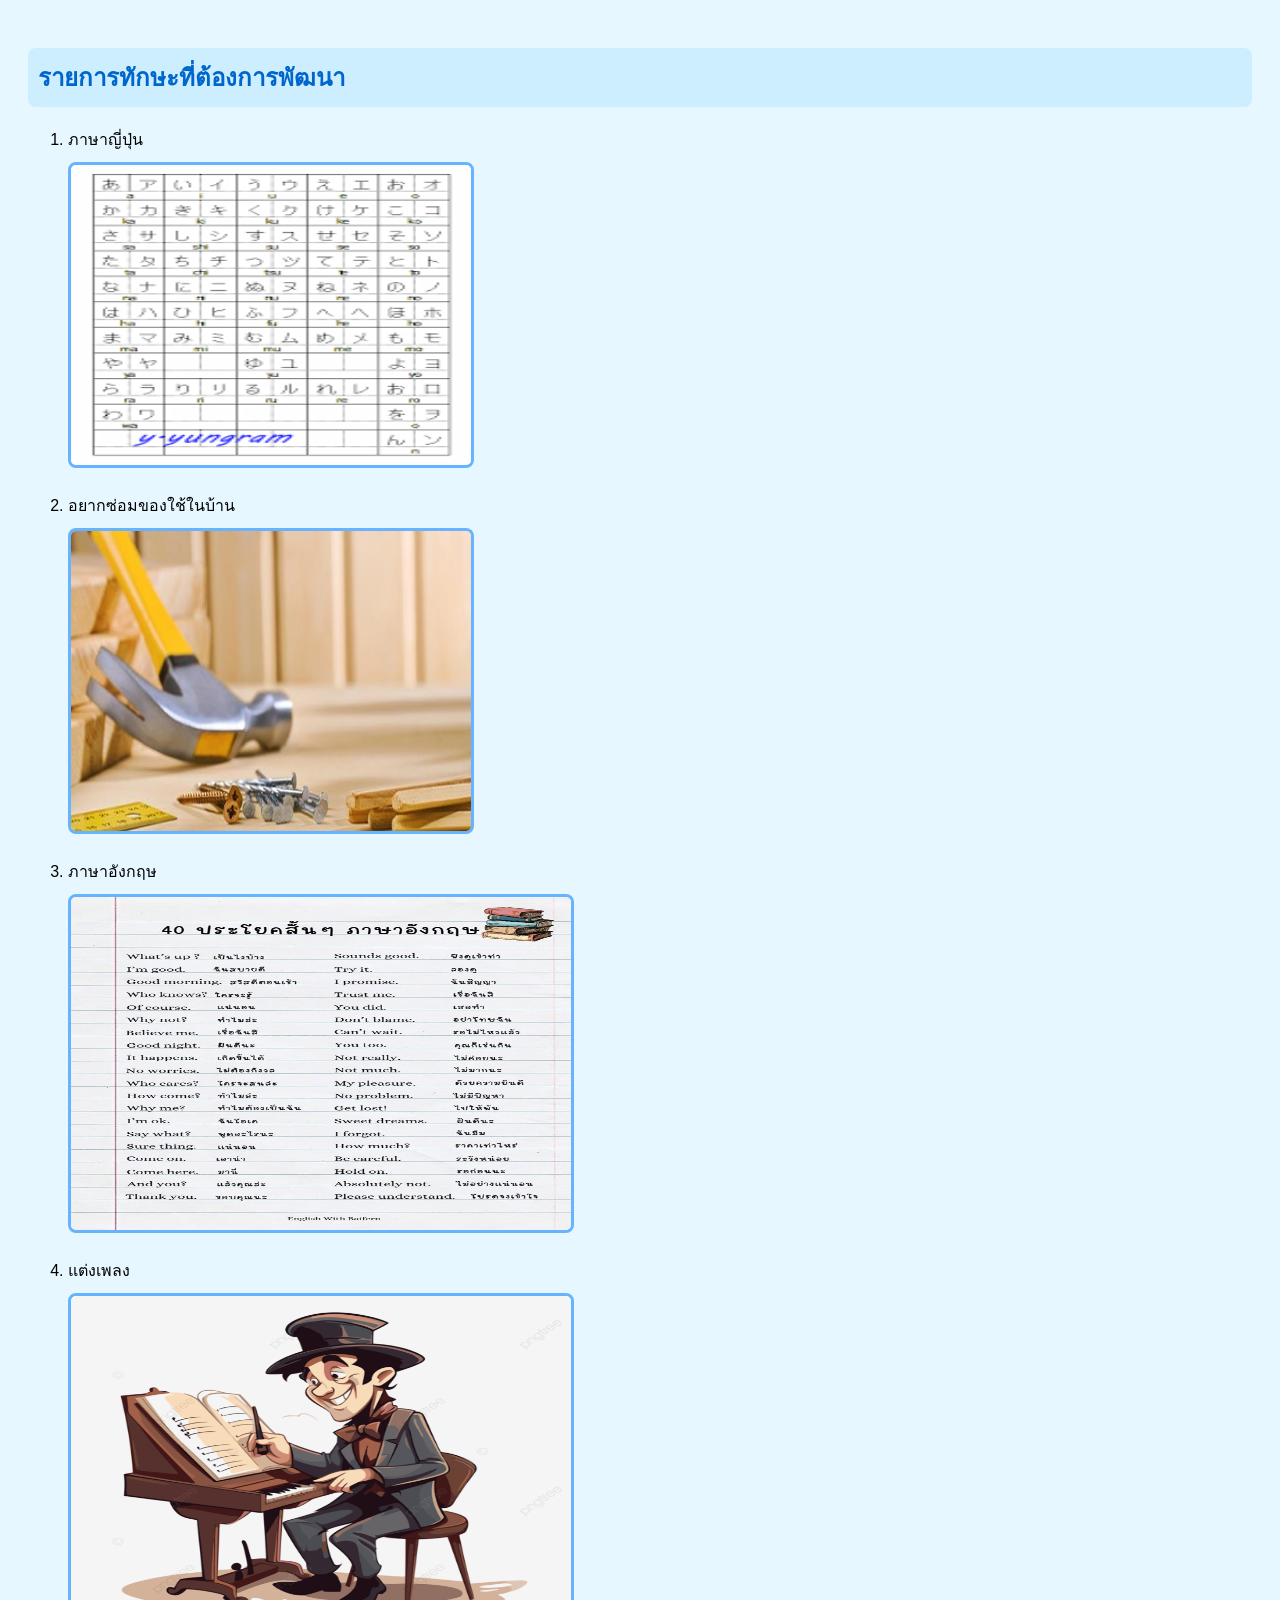
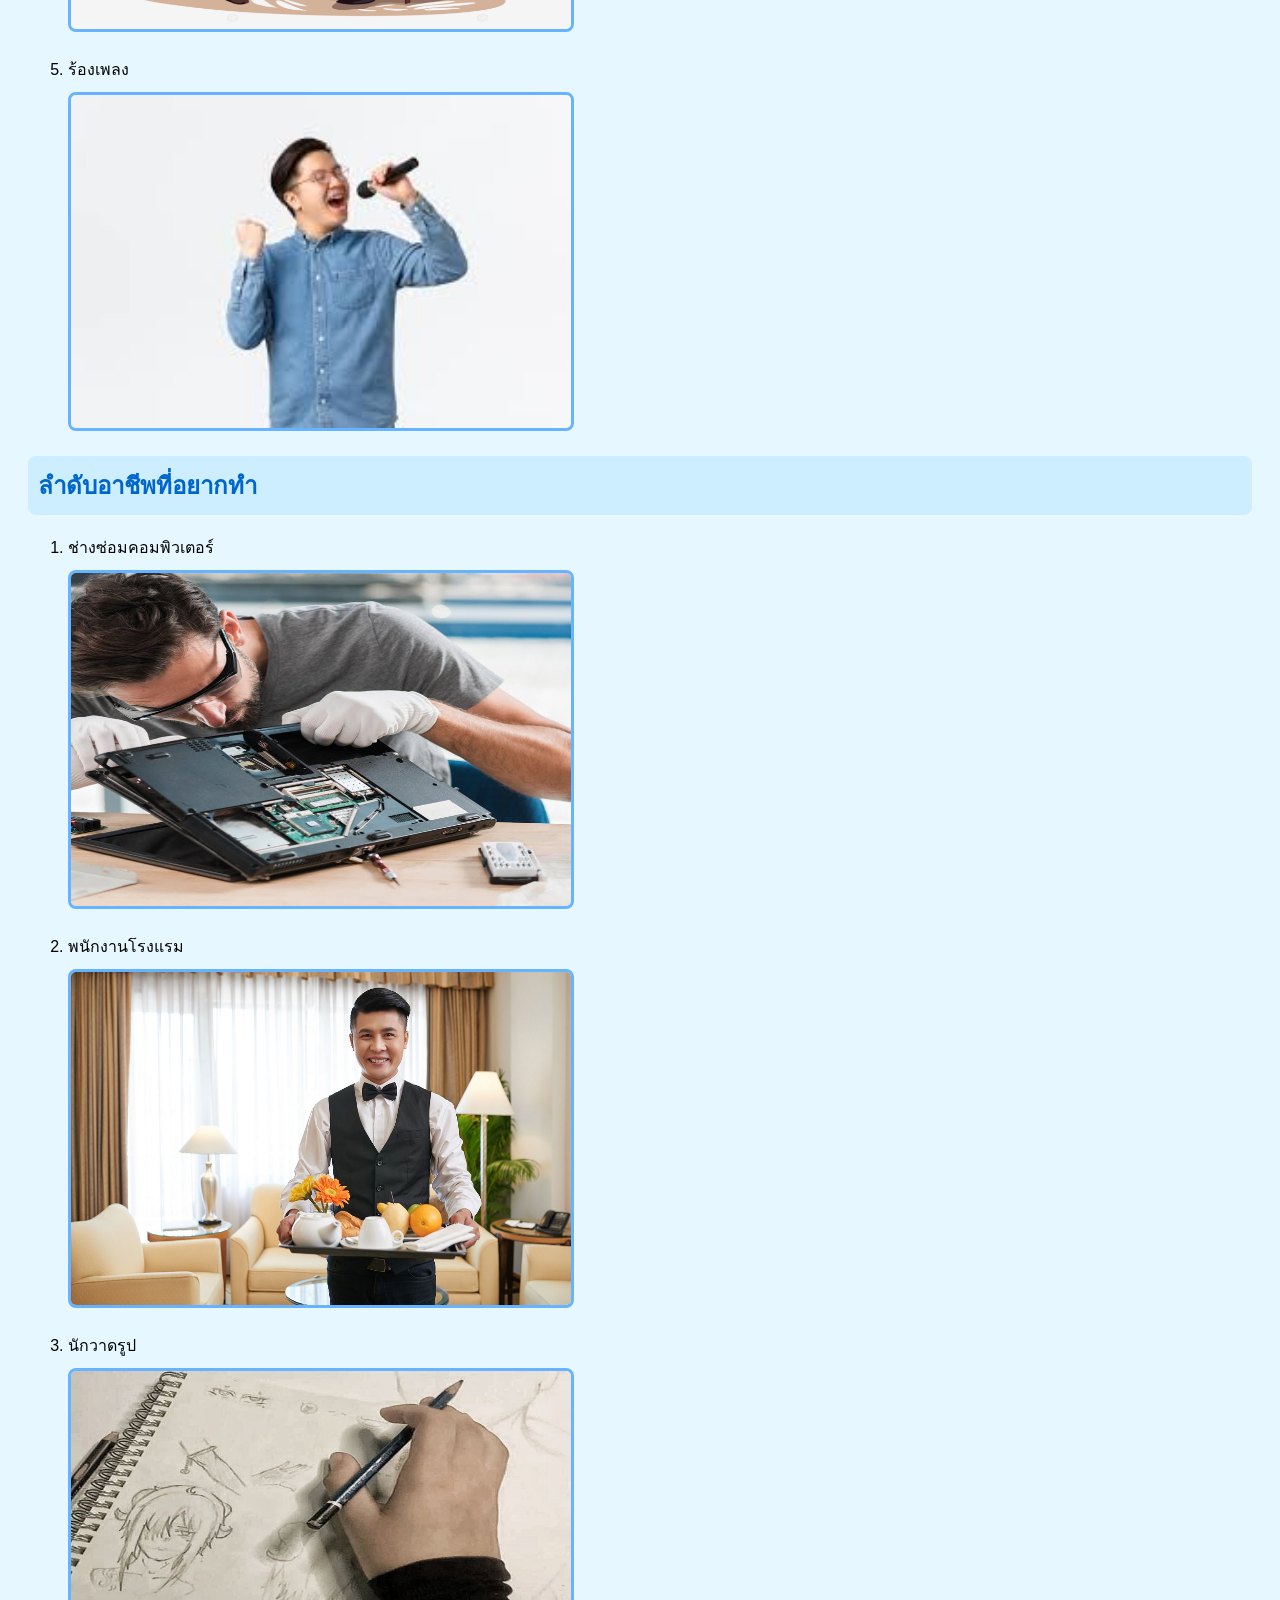
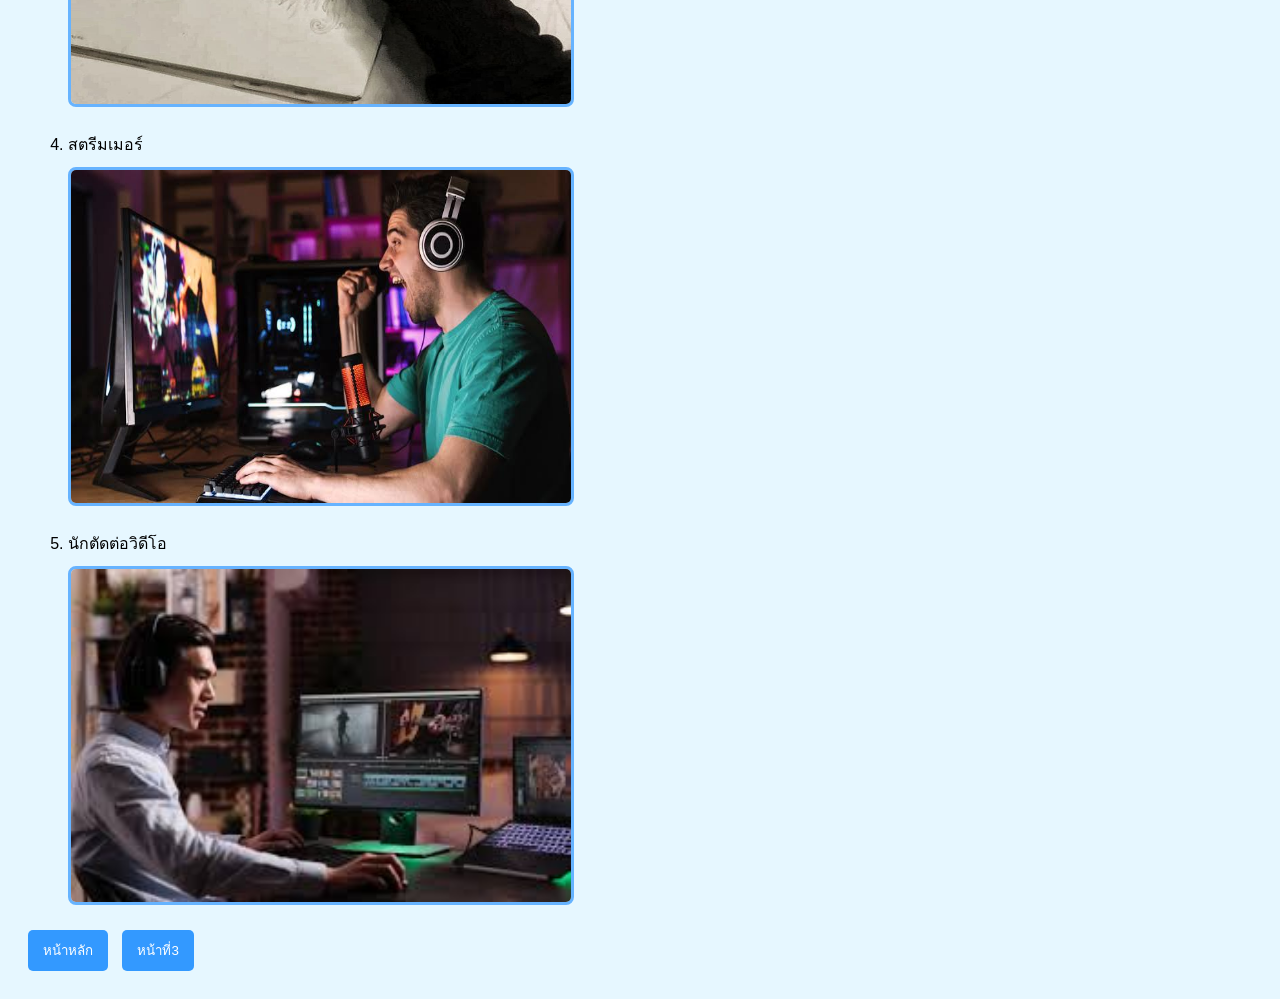
==== page2.html @ ec221ab0 "Add files via upload" ====
<!DOCTYPE html>
<html>
<head>
  <title>page2</title>
  <style>
body {
  background-color: #e6f7ff;
  font-family: Arial, sans-serif;
  padding: 20px;
}

h2 {
  color: #0066cc;
  background-color: #cceeff;
  padding: 10px;
  border-radius: 8px;
}

ol li img {
  display: block;
  margin-top: 10px;
  margin-bottom: 25px;
  border-radius: 8px;
  border: 3px solid #66b3ff;
}

button {
  background-color: #3399ff;
  color: white;
  border: none;
  padding: 10px 15px;
  margin-right: 10px;
  border-radius: 5px;
  cursor: pointer;
}

button:hover {
  background-color: #0066cc;
}
</style>
</head>
<body>

  <h2>รายการทักษะที่ต้องการพัฒนา</h2>
  <ol>
    <li>
      ภาษาญี่ปุ่น
      <img src="images.png" alt="ภาษาญี่ปุ่น" width="400" height="300">
    </li>
    <li>
      อยากซ่อมของใช้ในบ้าน
      <img src="ID_22544_5891af835a2c5.jpg" alt="ซ่อมของใช้ในบ้าน" width="400" height="300">
    </li>
    <li>
      ภาษาอังกฤษ
      <img src="cecc6761b228cc135b6b11990e570ee7.jpg" alt="ภาษาอังกฤษ" width="500" height="333">
    </li>
    <li>
      แต่งเพลง
      <img src="pngtree-composer-clipart-cartoon-musician-that-plays-the-music-and-reads-a-vector-png-image_6793628.png" alt="แต่งเพลง" width="500" height="333">
    </li>
    <li>
      ร้องเพลง
      <img src="images.jpg" alt="ร้องเพลง" width="500" height="333">
    </li>
  </ol> 

  <h2>ลำดับอาชีพที่อยากทำ</h2>
  <ol>
    <li>
      ช่างซ่อมคอมพิวเตอร์
      <img src="2022_10_28_0_49_27.jpg" alt="ช่างซ่อมคอมพิวเตอร์" width="500" height="333">
    </li>
    <li>
      พนักงานโรงแรม
      <img src="Blog7.jpg" alt="พนักงานโรงแรม" width="500" height="333">
    </li>
    <li>
      นักวาดรูป
      <img src="large.jpg" alt="นักวาดรูป" width="500" height="333">
    </li>
    <li>
      สตรีมเมอร์
      <img src="steamer.jpg" alt="สตรีมเมอร์" width="500" height="333">
    </li>
    <li>
      นักตัดต่อวิดีโอ
      <img src="images (1).jpg" alt="นักตัดต่อวิดีโอ" width="500" height="333">
    </li>
  </ol> 

<button onclick="document.location='index.html'">หน้าหลัก</button>
<button onclick="document.location='page3.html'">หน้าที่3</button>

</body>
</html>
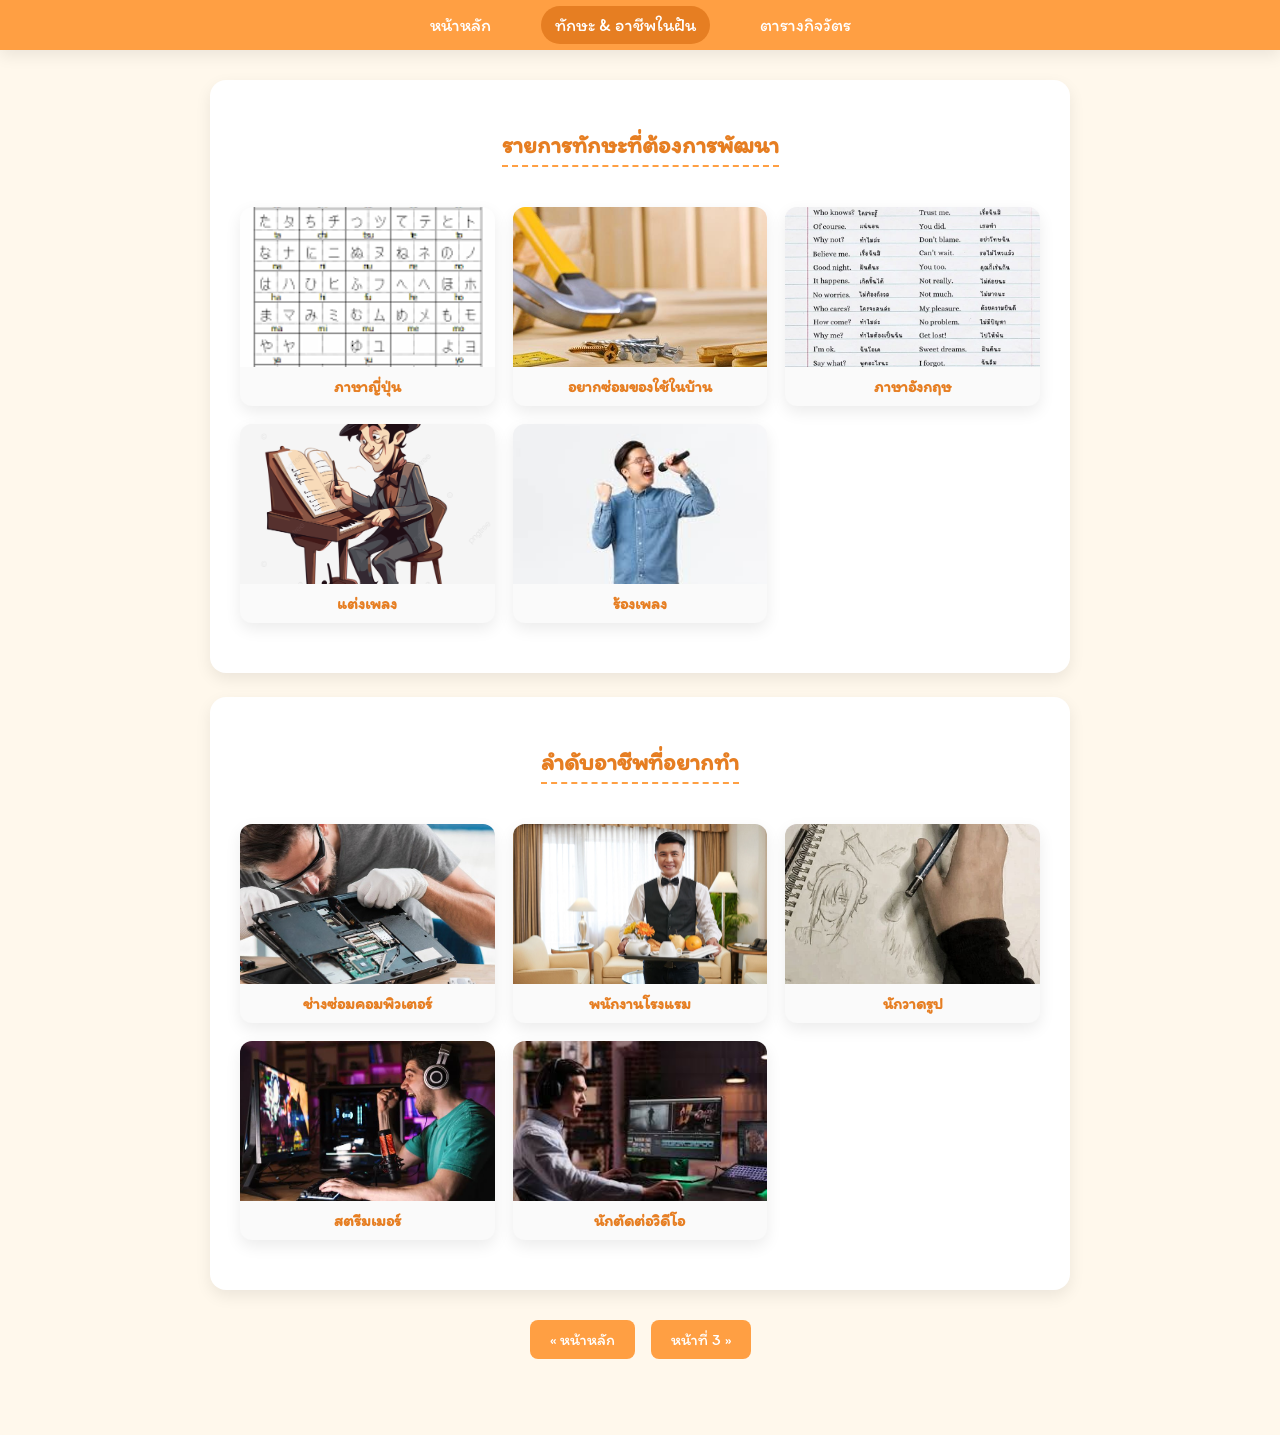
==== commit 81863618: "Add files via upload" ====
--- a/page2.html
+++ b/page2.html
@@ -1,96 +1,75 @@
-<!DOCTYPE html>
-<html>
-<head>
-  <title>page2</title>
-  <style>
-body {
-  background-color: #e6f7ff;
-  font-family: Arial, sans-serif;
-  padding: 20px;
-}
-
-h2 {
-  color: #0066cc;
-  background-color: #cceeff;
-  padding: 10px;
-  border-radius: 8px;
-}
-
-ol li img {
-  display: block;
-  margin-top: 10px;
-  margin-bottom: 25px;
-  border-radius: 8px;
-  border: 3px solid #66b3ff;
-}
-
-button {
-  background-color: #3399ff;
-  color: white;
-  border: none;
-  padding: 10px 15px;
-  margin-right: 10px;
-  border-radius: 5px;
-  cursor: pointer;
-}
-
-button:hover {
-  background-color: #0066cc;
-}
-</style>
-</head>
-<body>
-
-  <h2>รายการทักษะที่ต้องการพัฒนา</h2>
-  <ol>
-    <li>
-      ภาษาญี่ปุ่น
-      <img src="images.png" alt="ภาษาญี่ปุ่น" width="400" height="300">
-    </li>
-    <li>
-      อยากซ่อมของใช้ในบ้าน
-      <img src="ID_22544_5891af835a2c5.jpg" alt="ซ่อมของใช้ในบ้าน" width="400" height="300">
-    </li>
-    <li>
-      ภาษาอังกฤษ
-      <img src="cecc6761b228cc135b6b11990e570ee7.jpg" alt="ภาษาอังกฤษ" width="500" height="333">
-    </li>
-    <li>
-      แต่งเพลง
-      <img src="pngtree-composer-clipart-cartoon-musician-that-plays-the-music-and-reads-a-vector-png-image_6793628.png" alt="แต่งเพลง" width="500" height="333">
-    </li>
-    <li>
-      ร้องเพลง
-      <img src="images.jpg" alt="ร้องเพลง" width="500" height="333">
-    </li>
-  </ol> 
-
-  <h2>ลำดับอาชีพที่อยากทำ</h2>
-  <ol>
-    <li>
-      ช่างซ่อมคอมพิวเตอร์
-      <img src="2022_10_28_0_49_27.jpg" alt="ช่างซ่อมคอมพิวเตอร์" width="500" height="333">
-    </li>
-    <li>
-      พนักงานโรงแรม
-      <img src="Blog7.jpg" alt="พนักงานโรงแรม" width="500" height="333">
-    </li>
-    <li>
-      นักวาดรูป
-      <img src="large.jpg" alt="นักวาดรูป" width="500" height="333">
-    </li>
-    <li>
-      สตรีมเมอร์
-      <img src="steamer.jpg" alt="สตรีมเมอร์" width="500" height="333">
-    </li>
-    <li>
-      นักตัดต่อวิดีโอ
-      <img src="images (1).jpg" alt="นักตัดต่อวิดีโอ" width="500" height="333">
-    </li>
-  </ol> 
-
-<button onclick="document.location='index.html'">หน้าหลัก</button>
-<button onclick="document.location='page3.html'">หน้าที่3</button>
-
-</body>
-</html>+<!DOCTYPE html>
+<html lang="th">
+<head>
+<meta charset="UTF-8">
+<title>ทักษะ & อาชีพในฝัน</title>
+<link href="https://fonts.googleapis.com/css2?family=Itim&display=swap" rel="stylesheet">
+<link rel="stylesheet" href="style.css">
+</head>
+<body>
+
+  <nav class="navbar">
+    <a href="index.html">หน้าหลัก</a>
+    <a href="page2.html" class="active">ทักษะ &amp; อาชีพในฝัน</a>
+    <a href="page3.html">ตารางกิจวัตร</a>
+  </nav>
+
+  <div class="container">
+    <div class="card">
+      <h2>รายการทักษะที่ต้องการพัฒนา</h2>
+      <div class="grid">
+        <div class="grid-item">
+          <img src="images.png" alt="ภาษาญี่ปุ่น">
+          <div class="label">ภาษาญี่ปุ่น</div>
+        </div>
+        <div class="grid-item">
+          <img src="ID_22544_5891af835a2c5.jpg" alt="ซ่อมของใช้ในบ้าน">
+          <div class="label">อยากซ่อมของใช้ในบ้าน</div>
+        </div>
+        <div class="grid-item">
+          <img src="cecc6761b228cc135b6b11990e570ee7.jpg" alt="ภาษาอังกฤษ">
+          <div class="label">ภาษาอังกฤษ</div>
+        </div>
+        <div class="grid-item">
+          <img src="pngtree-composer-clipart-cartoon-musician-that-plays-the-music-and-reads-a-vector-png-image_6793628.png" alt="แต่งเพลง">
+          <div class="label">แต่งเพลง</div>
+        </div>
+        <div class="grid-item">
+          <img src="images.jpg" alt="ร้องเพลง">
+          <div class="label">ร้องเพลง</div>
+        </div>
+      </div>
+    </div>
+
+    <div class="card">
+      <h2>ลำดับอาชีพที่อยากทำ</h2>
+      <div class="grid">
+        <div class="grid-item">
+          <img src="2022_10_28_0_49_27.jpg" alt="ช่างซ่อมคอมพิวเตอร์">
+          <div class="label">ช่างซ่อมคอมพิวเตอร์</div>
+        </div>
+        <div class="grid-item">
+          <img src="Blog7.jpg" alt="พนักงานโรงแรม">
+          <div class="label">พนักงานโรงแรม</div>
+        </div>
+        <div class="grid-item">
+          <img src="large.jpg" alt="นักวาดรูป">
+          <div class="label">นักวาดรูป</div>
+        </div>
+        <div class="grid-item">
+          <img src="steamer.jpg" alt="สตรีมเมอร์">
+          <div class="label">สตรีมเมอร์</div>
+        </div>
+        <div class="grid-item">
+          <img src="images (1).jpg" alt="นักตัดต่อวิดีโอ">
+          <div class="label">นักตัดต่อวิดีโอ</div>
+        </div>
+      </div>
+    </div>
+
+    <button class="btn" onclick="document.location='index.html'">« หน้าหลัก</button>
+    <button class="btn" onclick="document.location='page3.html'">หน้าที่ 3 »</button>
+  </div>
+
+</body>
+</html>
--- a/style.css
+++ b/style.css
@@ -0,0 +1,227 @@
+/* ==== Global ==== */
+:root{
+  --primary:#ff9f43;
+  --primary-dark:#e67e22;
+  --bg:#fff8ec;
+  --card:#ffffff;
+  --text:#3a3a3a;
+  --accent:#4CAF50;
+  --shadow:0 6px 16px rgba(0,0,0,0.08);
+}
+
+*{ box-sizing:border-box; }
+
+body{
+  margin:0;
+  font-family:'Itim','Segoe UI',sans-serif;
+  background:var(--bg);
+  color:var(--text);
+  text-align:center;
+  padding-bottom:40px;
+}
+
+/* ==== Nav ==== */
+.navbar{
+  background:var(--primary);
+  padding:14px 0;
+  box-shadow:var(--shadow);
+  position:sticky;
+  top:0;
+  z-index:100;
+}
+.navbar a{
+  color:#fff;
+  text-decoration:none;
+  font-size:18px;
+  margin:0 16px;
+  padding:8px 14px;
+  border-radius:20px;
+  transition:background .2s ease;
+}
+.navbar a:hover, .navbar a.active{
+  background:var(--primary-dark);
+}
+
+/* ==== Layout container ==== */
+.container{
+  max-width:900px;
+  margin:30px auto;
+  padding:0 20px;
+}
+
+.card{
+  background:var(--card);
+  border-radius:16px;
+  box-shadow:var(--shadow);
+  padding:30px;
+  margin-bottom:24px;
+}
+
+.profile-img{
+  width:150px;
+  height:150px;
+  object-fit:cover;
+  border-radius:50%;
+  border:4px solid var(--primary);
+  box-shadow:var(--shadow);
+  display:block;
+  margin:0 auto 16px;
+}
+
+h1{ color:var(--primary-dark); margin-top:0; }
+h2{ color:var(--primary-dark); border-bottom:2px dashed var(--primary); display:inline-block; padding-bottom:6px; }
+h3{ color:#555; }
+
+.info-row{
+  display:flex;
+  flex-wrap:wrap;
+  justify-content:center;
+  gap:10px;
+  margin:8px 0;
+}
+.info-row p{ margin:4px 0; }
+
+/* ==== Buttons ==== */
+.btn{
+  display:inline-block;
+  background:var(--primary);
+  color:#fff;
+  border:none;
+  padding:10px 20px;
+  margin:6px;
+  border-radius:8px;
+  cursor:pointer;
+  font-size:16px;
+  font-family:inherit;
+  transition:background .2s ease;
+}
+.btn:hover{ background:var(--primary-dark); }
+
+/* ==== Widgets (weather + visitor counter) ==== */
+.widget-row{
+  display:flex;
+  flex-wrap:wrap;
+  gap:20px;
+  justify-content:center;
+  margin-bottom:24px;
+}
+
+.widget{
+  flex:1 1 260px;
+  max-width:320px;
+  background:linear-gradient(135deg,#fff,#fff3e0);
+  border-radius:16px;
+  box-shadow:var(--shadow);
+  padding:20px;
+}
+.widget h3{ margin-top:0; }
+.weather-icon{ font-size:42px; }
+.weather-temp{ font-size:28px; font-weight:bold; color:var(--primary-dark); }
+
+/* ==== Grid for skills / careers ==== */
+.grid{
+  display:grid;
+  grid-template-columns:repeat(auto-fit,minmax(200px,1fr));
+  gap:18px;
+  margin:20px 0;
+  text-align:left;
+}
+.grid-item{
+  background:#fafafa;
+  border-radius:12px;
+  overflow:hidden;
+  box-shadow:var(--shadow);
+}
+.grid-item img{
+  width:100%;
+  height:160px;
+  object-fit:cover;
+  display:block;
+}
+.grid-item .label{
+  padding:10px;
+  text-align:center;
+  font-weight:bold;
+  color:var(--primary-dark);
+}
+
+/* ==== Table ==== */
+table{ width:100%; border-collapse:collapse; background:#fff; border-radius:12px; overflow:hidden; }
+th{ background:var(--primary); color:#fff; padding:10px; }
+td{ padding:8px; text-align:center; }
+tr:nth-child(even){ background:#fff3e0; }
+tr:hover{ background:#ffe4bd; }
+
+audio, video{
+  display:block;
+  width:100%;
+  max-width:400px;
+  border-radius:12px;
+  box-shadow:var(--shadow);
+  margin:14px auto 10px;
+}
+
+/* ==== หน้าแรกแบบ dashboard: sidebar ซ้าย + เนื้อหาแบบ grid ขวา ==== */
+.home-layout{
+  display:flex;
+  align-items:flex-start;
+  gap:24px;
+  text-align:left;
+  max-width:1100px;
+  margin:0 auto;
+  padding:0 20px;
+}
+
+.sidebar{
+  flex:0 0 280px;
+  position:sticky;
+  top:90px;
+  text-align:center;
+}
+
+.sidebar .card{ margin-bottom:16px; }
+
+.main-content{
+  flex:1;
+  min-width:0;
+}
+
+.bento{
+  display:grid;
+  grid-template-columns:repeat(2,1fr);
+  gap:20px;
+}
+
+.bento .card{ margin-bottom:0; text-align:left; }
+.bento .card.span-2{ grid-column:1 / -1; }
+
+@media (max-width:760px){
+  .home-layout{ flex-direction:column; }
+  .sidebar{ position:static; width:100%; flex:1 1 auto; }
+  .bento{ grid-template-columns:1fr; }
+}
+
+/* ==== ตรวจสอบบอท (Bot Check Overlay) ==== */
+.bot-check-overlay{
+  position:fixed;
+  inset:0;
+  background:rgba(0,0,0,0.55);
+  display:flex;
+  align-items:center;
+  justify-content:center;
+  z-index:9999;
+}
+.bot-check-box{
+  background:#fff;
+  border-radius:16px;
+  padding:36px 30px;
+  max-width:360px;
+  width:90%;
+  text-align:center;
+  box-shadow:var(--shadow);
+}
+.bot-check-box .g-recaptcha{
+  display:flex;
+  justify-content:center;
+  margin:16px 0 4px;
+}
